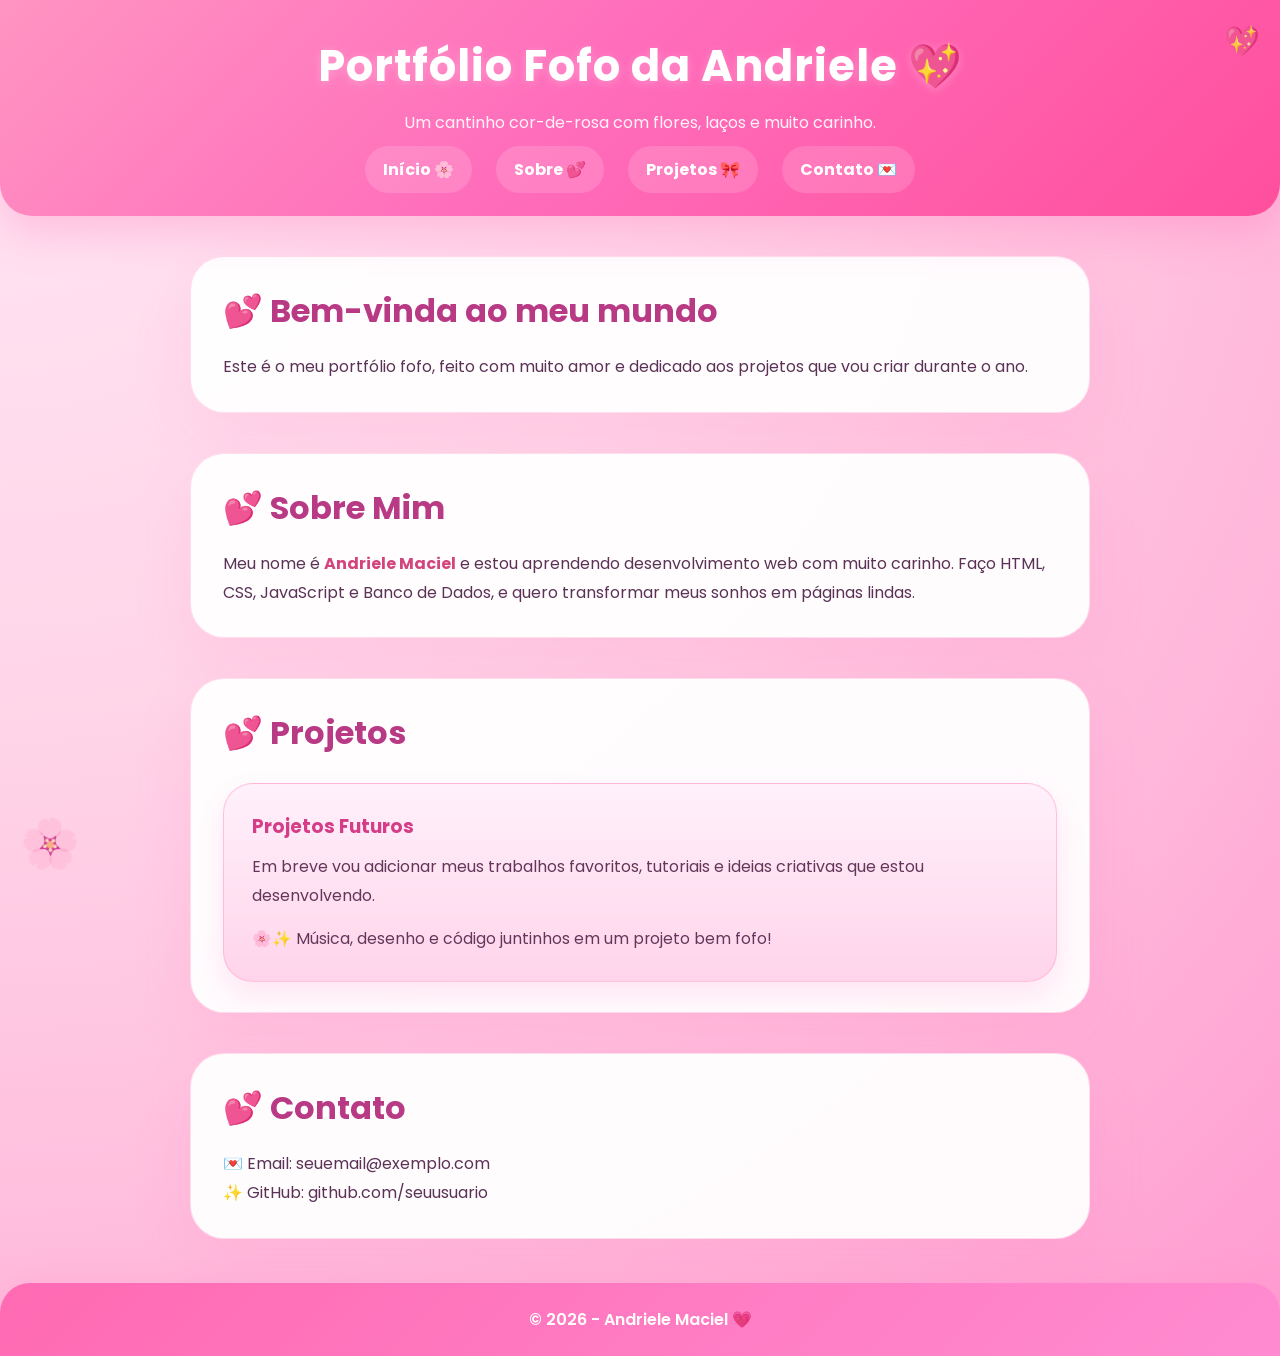
==== index.html @ dfb96407 "tafofo" ====
<!DOCTYPE html>
<html lang="pt-BR">
<head>
    <meta charset="UTF-8">
    <meta name="viewport" content="width=device-width, initial-scale=1.0">
    <title>Portfólio Fofo 💕 - Andriele Maciel</title>
    <link rel="stylesheet" href="style.css">
</head>
<body>

<header>
    <h1>Portfólio Fofo da Andriele 💖</h1>
    <p class="subtitle">Um cantinho cor-de-rosa com flores, laços e muito carinho.</p>

    <nav>
        <ul>
            <li><a href="#inicio">Início 🌸</a></li>
            <li><a href="#sobre">Sobre 💕</a></li>
            <li><a href="#projetos">Projetos 🎀</a></li>
            <li><a href="#contato">Contato 💌</a></li>
        </ul>
    </nav>
</header>

<section id="inicio">
    <h2>Bem-vinda ao meu mundo</h2>
    <p>Este é o meu portfólio fofo, feito com muito amor e dedicado aos projetos que vou criar durante o ano.</p>
</section>

<section id="sobre">
    <h2>Sobre Mim</h2>

    <p>
        Meu nome é <strong>Andriele Maciel</strong> e estou aprendendo desenvolvimento web com muito carinho.
        Faço HTML, CSS, JavaScript e Banco de Dados, e quero transformar meus sonhos em páginas lindas.
    </p>
</section>

<section id="projetos">
    <h2>Projetos</h2>

    <div class="card">
        <h3>Projetos Futuros</h3>
        <p>Em breve vou adicionar meus trabalhos favoritos, tutoriais e ideias criativas que estou desenvolvendo.</p>
        <p class="cute-note">🌸✨ Música, desenho e código juntinhos em um projeto bem fofo!</p>
    </div>
</section>

<section id="contato">
    <h2>Contato</h2>

    <p>💌 Email: seuemail@exemplo.com</p>
    <p>✨ GitHub: github.com/seuusuario</p>
</section>

<footer>
    <p>© 2026 - Andriele Maciel 💗</p>
</footer>

</body>
</html>
---- style.css ----
@import url('https://fonts.googleapis.com/css2?family=Poppins:wght@400;600;700&display=swap');

*{
    margin: 0;
    padding: 0;
    box-sizing: border-box;
    font-family: 'Poppins', Arial, Helvetica, sans-serif;
}

body{
    background: radial-gradient(circle at top left, #ffe7f4 0%, #ffd5e8 38%, #ffb6da 75%, #ff9ad0 100%);
    color: #4b2355;
    min-height: 100vh;
}

::selection{
    background: #ff9ed6;
    color: #fff;
}

body::before{
    content: '✨';
    position: fixed;
    top: 20px;
    right: 20px;
    font-size: 2rem;
    color: rgba(255, 255, 255, 0.85);
    z-index: -1;
}

body::after{
    content: '🌸';
    position: fixed;
    left: 20px;
    bottom: 20px;
    font-size: 3rem;
    color: rgba(255, 255, 255, 0.7);
    z-index: -1;
}

header{
    background: linear-gradient(135deg, #ff94c2 0%, #ff6dbb 45%, #ff4f9d 100%);
    color: #fff;
    padding: 34px 20px;
    text-align: center;
    border-radius: 0 0 32px 32px;
    box-shadow: 0 18px 40px rgba(255, 105, 180, 0.28);
    position: relative;
}

header::after{
    content: '💖';
    position: absolute;
    right: 20px;
    top: 20px;
    font-size: 1.8rem;
    opacity: 0.85;
}

.subtitle{
    margin-top: 12px;
    color: rgba(255, 255, 255, 0.92);
    font-size: 1rem;
}

section .cute-note{
    margin-top: 14px;
    font-size: 0.98rem;
    color: #a64585;
}

header h1{
    font-size: 2.7rem;
    letter-spacing: 1px;
    text-shadow: 0 2px 10px rgba(255, 255, 255, 0.25);
}

nav ul{
    list-style: none;
    margin-top: 22px;
    padding: 0;
}

nav ul li{
    display: inline-block;
    margin: 0 10px;
}

nav a{
    color: #fff;
    text-decoration: none;
    font-weight: 700;
    padding: 12px 18px;
    border-radius: 999px;
    background: rgba(255, 255, 255, 0.15);
    transition: background 0.25s ease, transform 0.25s ease;
}

nav a:hover{
    background: rgba(255, 255, 255, 0.35);
    transform: translateY(-3px);
}

section{
    max-width: 900px;
    margin: 40px auto;
    padding: 30px 32px;
    background: rgba(255, 255, 255, 0.95);
    border-radius: 34px;
    border: 1px solid rgba(255, 182, 215, 0.45);
    box-shadow: 0 24px 60px rgba(255, 105, 180, 0.12);
}

section h2{
    color: #b83984;
    margin-bottom: 18px;
    font-size: 2rem;
}

section h2::before{
    content: '💕 ';
}

section p{
    line-height: 1.8;
    color: #5b3256;
    font-size: 1rem;
}

strong{
    color: #d4447c;
}

.card{
    background: linear-gradient(180deg, #fff1fb 0%, #ffd4ea 100%);
    padding: 28px;
    border-radius: 30px;
    margin-top: 26px;
    border: 1px solid rgba(255, 165, 205, 0.6);
    box-shadow: 0 14px 28px rgba(255, 105, 180, 0.16);
}

.card h3{
    color: #d53d88;
    margin-bottom: 12px;
}

.card p{
    color: #64365b;
}

footer{
    background: linear-gradient(135deg, #ff6ab3 0%, #ff8bd0 100%);
    color: #fff;
    text-align: center;
    padding: 24px 20px;
    margin-top: 44px;
    border-radius: 30px 30px 0 0;
    box-shadow: 0 -5px 30px rgba(255, 136, 197, 0.22);
}

footer p{
    margin: 0;
    font-weight: 600;
}
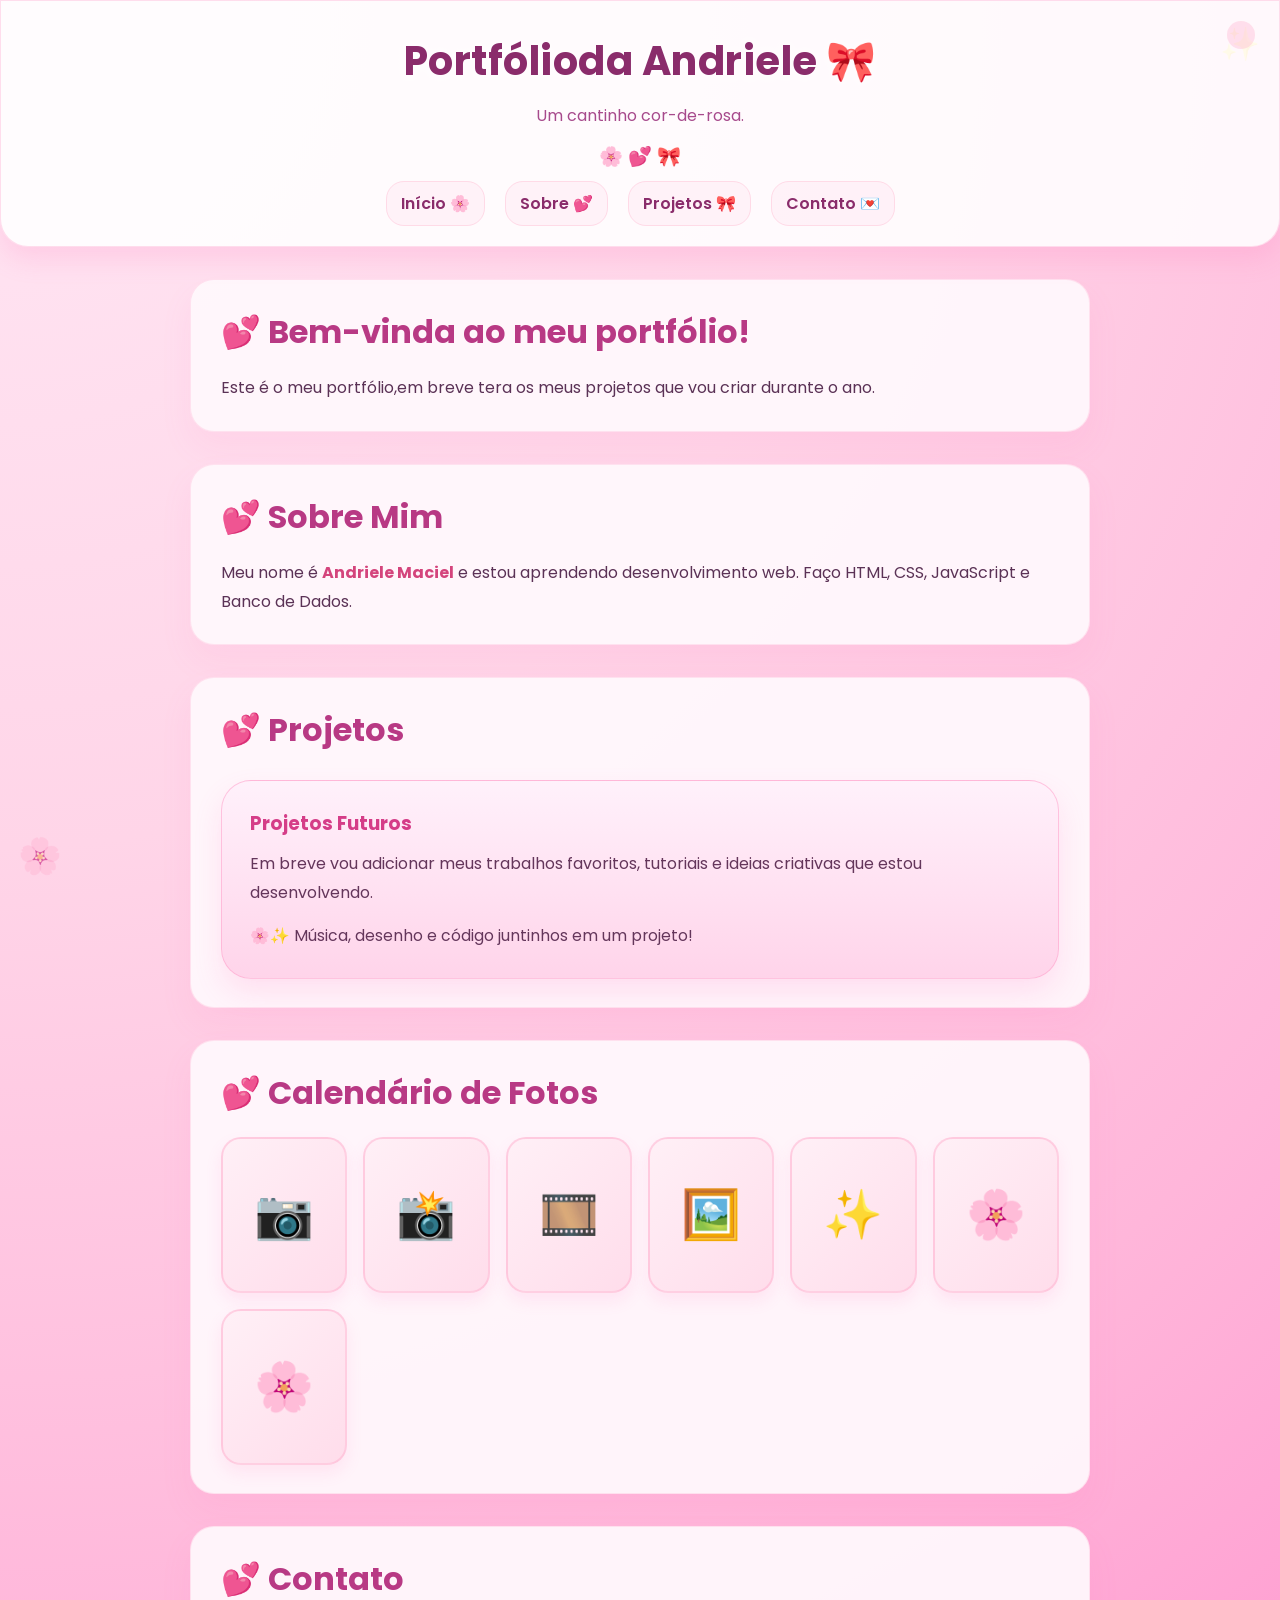
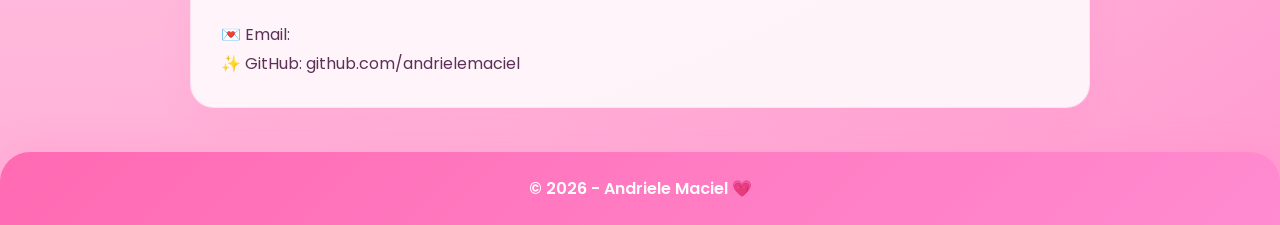
==== commit 34954084: "fotoooo" ====
--- a/index.html
+++ b/index.html
@@ -3,14 +3,15 @@
 <head>
     <meta charset="UTF-8">
     <meta name="viewport" content="width=device-width, initial-scale=1.0">
-    <title>Portfólio Fofo 💕 - Andriele Maciel</title>
+    <title>Portfólio💕- Andriele Maciel</title>
     <link rel="stylesheet" href="style.css">
 </head>
 <body>
 
 <header>
-    <h1>Portfólio Fofo da Andriele 💖</h1>
-    <p class="subtitle">Um cantinho cor-de-rosa com flores, laços e muito carinho.</p>
+    <h1>Portfólioda Andriele 🎀</h1>
+    <p class="subtitle">Um cantinho cor-de-rosa.</p>
+    <div class="header-decor">🌸 💕 🎀</div>
 
     <nav>
         <ul>
@@ -23,16 +24,16 @@
 </header>
 
 <section id="inicio">
-    <h2>Bem-vinda ao meu mundo</h2>
-    <p>Este é o meu portfólio fofo, feito com muito amor e dedicado aos projetos que vou criar durante o ano.</p>
+    <h2>Bem-vinda ao meu portfólio!</h2>
+    <p>Este é o meu portfólio,em breve tera os meus projetos que vou criar durante o ano.</p>
 </section>
 
 <section id="sobre">
     <h2>Sobre Mim</h2>
 
     <p>
-        Meu nome é <strong>Andriele Maciel</strong> e estou aprendendo desenvolvimento web com muito carinho.
-        Faço HTML, CSS, JavaScript e Banco de Dados, e quero transformar meus sonhos em páginas lindas.
+        Meu nome é <strong>Andriele Maciel</strong> e estou aprendendo desenvolvimento web.
+        Faço HTML, CSS, JavaScript e Banco de Dados.
     </p>
 </section>
 
@@ -42,15 +43,28 @@
     <div class="card">
         <h3>Projetos Futuros</h3>
         <p>Em breve vou adicionar meus trabalhos favoritos, tutoriais e ideias criativas que estou desenvolvendo.</p>
-        <p class="cute-note">🌸✨ Música, desenho e código juntinhos em um projeto bem fofo!</p>
+        <p class="cute-note">🌸✨ Música, desenho e código juntinhos em um projeto!</p>
+    </div>
+</section>
+
+<section id="fotos">
+    <h2>Calendário de Fotos</h2>
+    <div class="gallery">
+        <div class="photo-card">📷</div>
+        <div class="photo-card">📸</div>
+        <div class="photo-card">🎞️</div>
+        <div class="photo-card">🖼️</div>
+        <div class="photo-card">✨</div>
+        <div class="photo-card">🌸</div>
+        <div class="photo-card">🌸</div>
     </div>
 </section>
 
 <section id="contato">
     <h2>Contato</h2>
 
-    <p>💌 Email: seuemail@exemplo.com</p>
-    <p>✨ GitHub: github.com/seuusuario</p>
+    <p>💌 Email:</p>
+    <p>✨ GitHub: github.com/andrielemaciel</p>
 </section>
 
 <footer>
--- a/style.css
+++ b/style.css
@@ -31,36 +31,45 @@
 body::after{
     content: '🌸';
     position: fixed;
-    left: 20px;
-    bottom: 20px;
-    font-size: 3rem;
-    color: rgba(255, 255, 255, 0.7);
+    left: 18px;
+    bottom: 18px;
+    font-size: 2.2rem;
+    color: rgba(255, 186, 212, 0.6);
     z-index: -1;
 }
 
 header{
-    background: linear-gradient(135deg, #ff94c2 0%, #ff6dbb 45%, #ff4f9d 100%);
-    color: #fff;
-    padding: 34px 20px;
+    background: rgba(255, 255, 255, 0.88);
+    color: #8a2c6b;
+    padding: 30px 20px;
     text-align: center;
-    border-radius: 0 0 32px 32px;
-    box-shadow: 0 18px 40px rgba(255, 105, 180, 0.28);
+    border-radius: 0 0 28px 28px;
+    box-shadow: 0 12px 26px rgba(255, 105, 180, 0.18);
     position: relative;
+    border: 1px solid rgba(255, 190, 220, 0.5);
 }
 
 header::after{
-    content: '💖';
+    content: '';
     position: absolute;
-    right: 20px;
+    right: 24px;
     top: 20px;
-    font-size: 1.8rem;
-    opacity: 0.85;
+    width: 28px;
+    height: 28px;
+    border-radius: 50%;
+    background: rgba(255, 145, 187, 0.25);
 }
 
 .subtitle{
     margin-top: 12px;
-    color: rgba(255, 255, 255, 0.92);
+    color: #a74a8c;
     font-size: 1rem;
+}
+
+.header-decor{
+    margin: 14px auto 0;
+    font-size: 1.2rem;
+    color: #d0428a;
 }
 
 section .cute-note{
@@ -70,45 +79,46 @@
 }
 
 header h1{
-    font-size: 2.7rem;
-    letter-spacing: 1px;
-    text-shadow: 0 2px 10px rgba(255, 255, 255, 0.25);
+    font-size: 2.5rem;
+    letter-spacing: 0.5px;
+    text-shadow: 0 1px 8px rgba(255, 255, 255, 0.85);
 }
 
 nav ul{
     list-style: none;
-    margin-top: 22px;
+    margin-top: 20px;
     padding: 0;
 }
 
 nav ul li{
     display: inline-block;
-    margin: 0 10px;
+    margin: 0 8px;
 }
 
 nav a{
-    color: #fff;
+    color: #8a2c6b;
     text-decoration: none;
-    font-weight: 700;
-    padding: 12px 18px;
-    border-radius: 999px;
-    background: rgba(255, 255, 255, 0.15);
-    transition: background 0.25s ease, transform 0.25s ease;
+    font-weight: 600;
+    padding: 10px 14px;
+    border-radius: 18px;
+    background: rgba(255, 240, 247, 0.85);
+    border: 1px solid rgba(255, 182, 205, 0.4);
+    transition: background 0.25s ease, transform 0.15s ease;
 }
 
 nav a:hover{
-    background: rgba(255, 255, 255, 0.35);
-    transform: translateY(-3px);
+    background: rgba(255, 223, 236, 0.9);
+    transform: translateY(-1px);
 }
 
 section{
     max-width: 900px;
-    margin: 40px auto;
-    padding: 30px 32px;
-    background: rgba(255, 255, 255, 0.95);
-    border-radius: 34px;
-    border: 1px solid rgba(255, 182, 215, 0.45);
-    box-shadow: 0 24px 60px rgba(255, 105, 180, 0.12);
+    margin: 32px auto;
+    padding: 28px 30px;
+    background: rgba(255, 248, 252, 0.94);
+    border-radius: 24px;
+    border: 1px solid rgba(255, 204, 226, 0.5);
+    box-shadow: 0 16px 32px rgba(255, 105, 180, 0.08);
 }
 
 section h2{
@@ -147,6 +157,30 @@
 
 .card p{
     color: #64365b;
+}
+
+.gallery{
+    display: grid;
+    grid-template-columns: repeat(auto-fit, minmax(120px, 1fr));
+    gap: 16px;
+    margin-top: 20px;
+}
+
+.photo-card{
+    background: linear-gradient(135deg, rgba(255, 240, 247, 0.95) 0%, rgba(255, 220, 235, 0.95) 100%);
+    border: 2px solid rgba(255, 175, 205, 0.5);
+    border-radius: 20px;
+    padding: 40px 20px;
+    text-align: center;
+    font-size: 3rem;
+    box-shadow: 0 8px 16px rgba(255, 105, 180, 0.12);
+    transition: transform 0.25s ease, box-shadow 0.25s ease;
+    cursor: pointer;
+}
+
+.photo-card:hover{
+    transform: translateY(-6px);
+    box-shadow: 0 14px 24px rgba(255, 105, 180, 0.2);
 }
 
 footer{
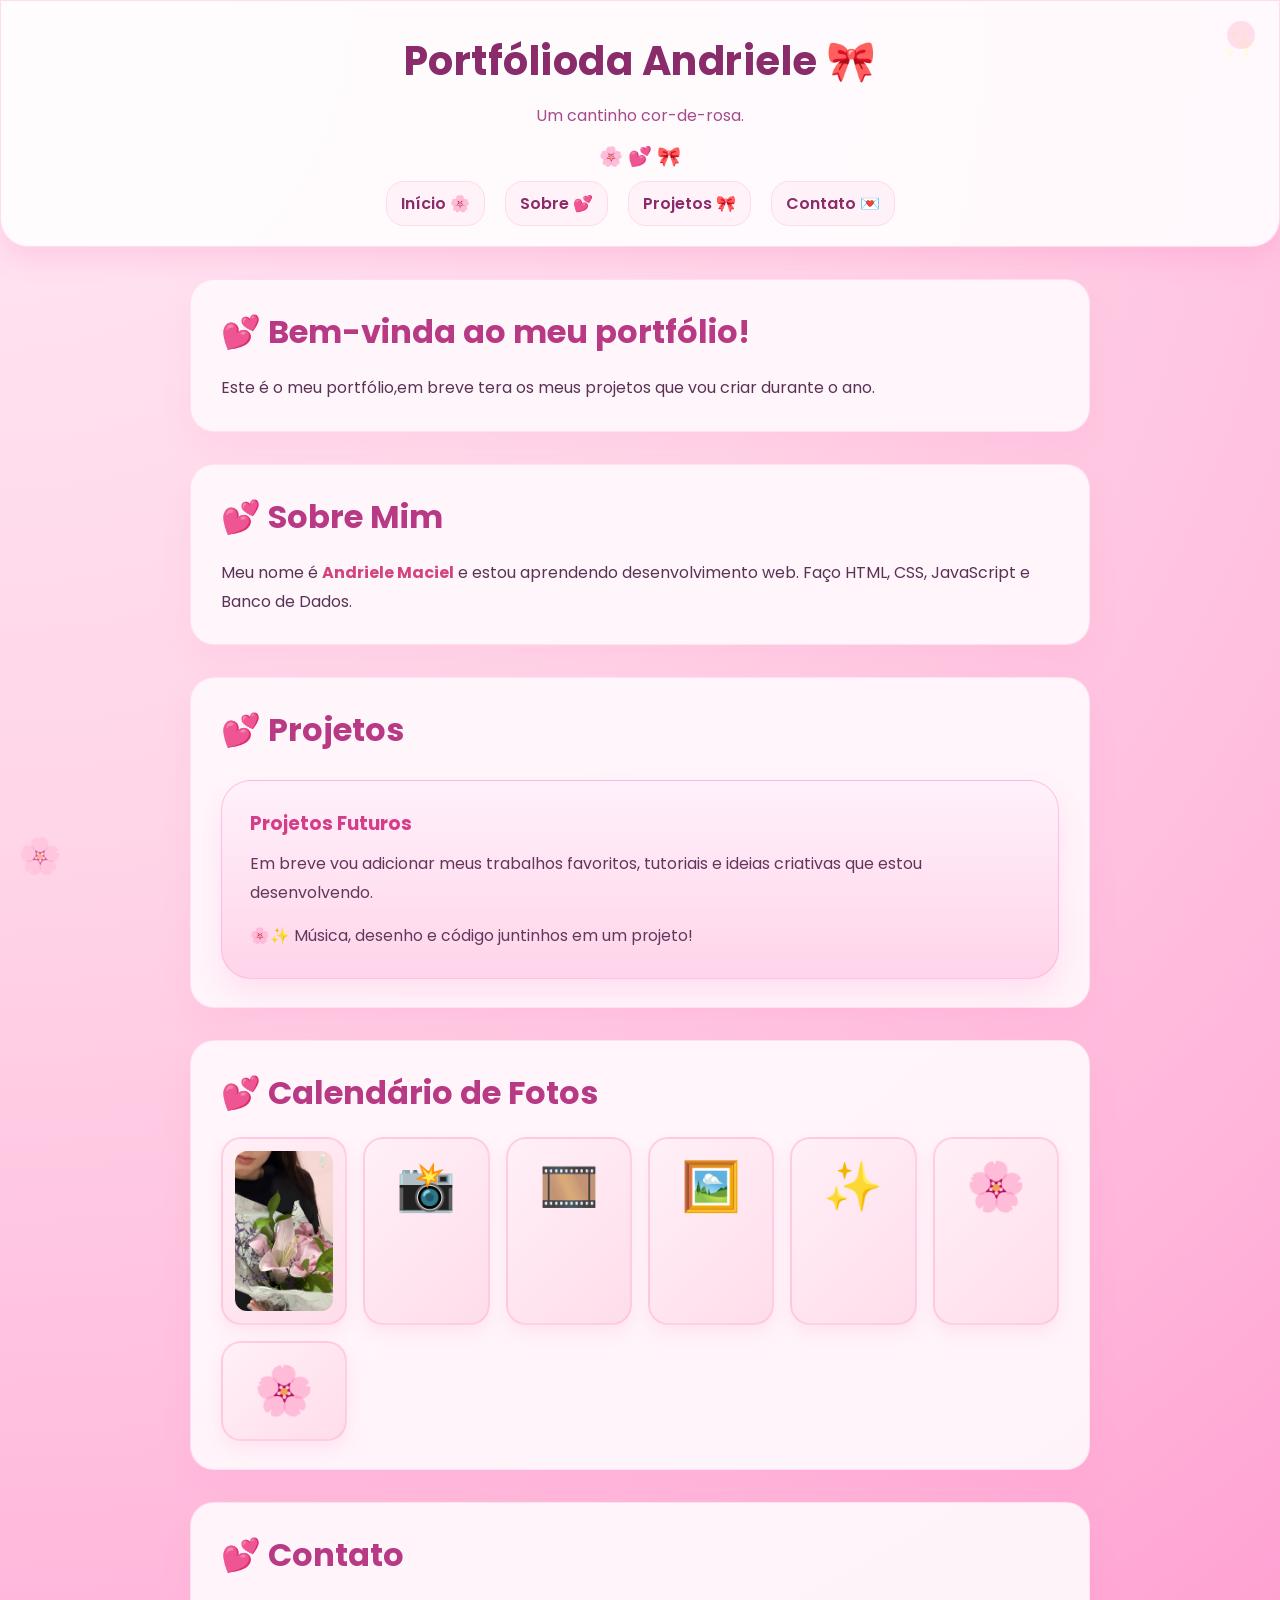
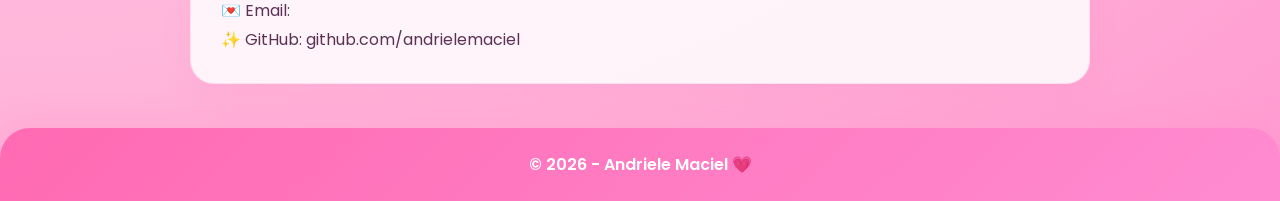
==== commit 8575f90a: "fotoooo" ====
--- a/index.html
+++ b/index.html
@@ -50,7 +50,7 @@
 <section id="fotos">
     <h2>Calendário de Fotos</h2>
     <div class="gallery">
-        <div class="photo-card">📷</div>
+        <div class="photo-card"><img src="flor.png" alt="Flor"></div>
         <div class="photo-card">📸</div>
         <div class="photo-card">🎞️</div>
         <div class="photo-card">🖼️</div>
--- a/style.css
+++ b/style.css
@@ -170,17 +170,27 @@
     background: linear-gradient(135deg, rgba(255, 240, 247, 0.95) 0%, rgba(255, 220, 235, 0.95) 100%);
     border: 2px solid rgba(255, 175, 205, 0.5);
     border-radius: 20px;
-    padding: 40px 20px;
+    padding: 12px 12px;
     text-align: center;
     font-size: 3rem;
     box-shadow: 0 8px 16px rgba(255, 105, 180, 0.12);
     transition: transform 0.25s ease, box-shadow 0.25s ease;
     cursor: pointer;
+    overflow: hidden;
 }
 
 .photo-card:hover{
     transform: translateY(-6px);
     box-shadow: 0 14px 24px rgba(255, 105, 180, 0.2);
+}
+
+.photo-card img{
+    display: block;
+    width: 100%;
+    height: 160px;
+    object-fit: cover;
+    border-radius: 12px;
+    margin: 0 auto;
 }
 
 footer{
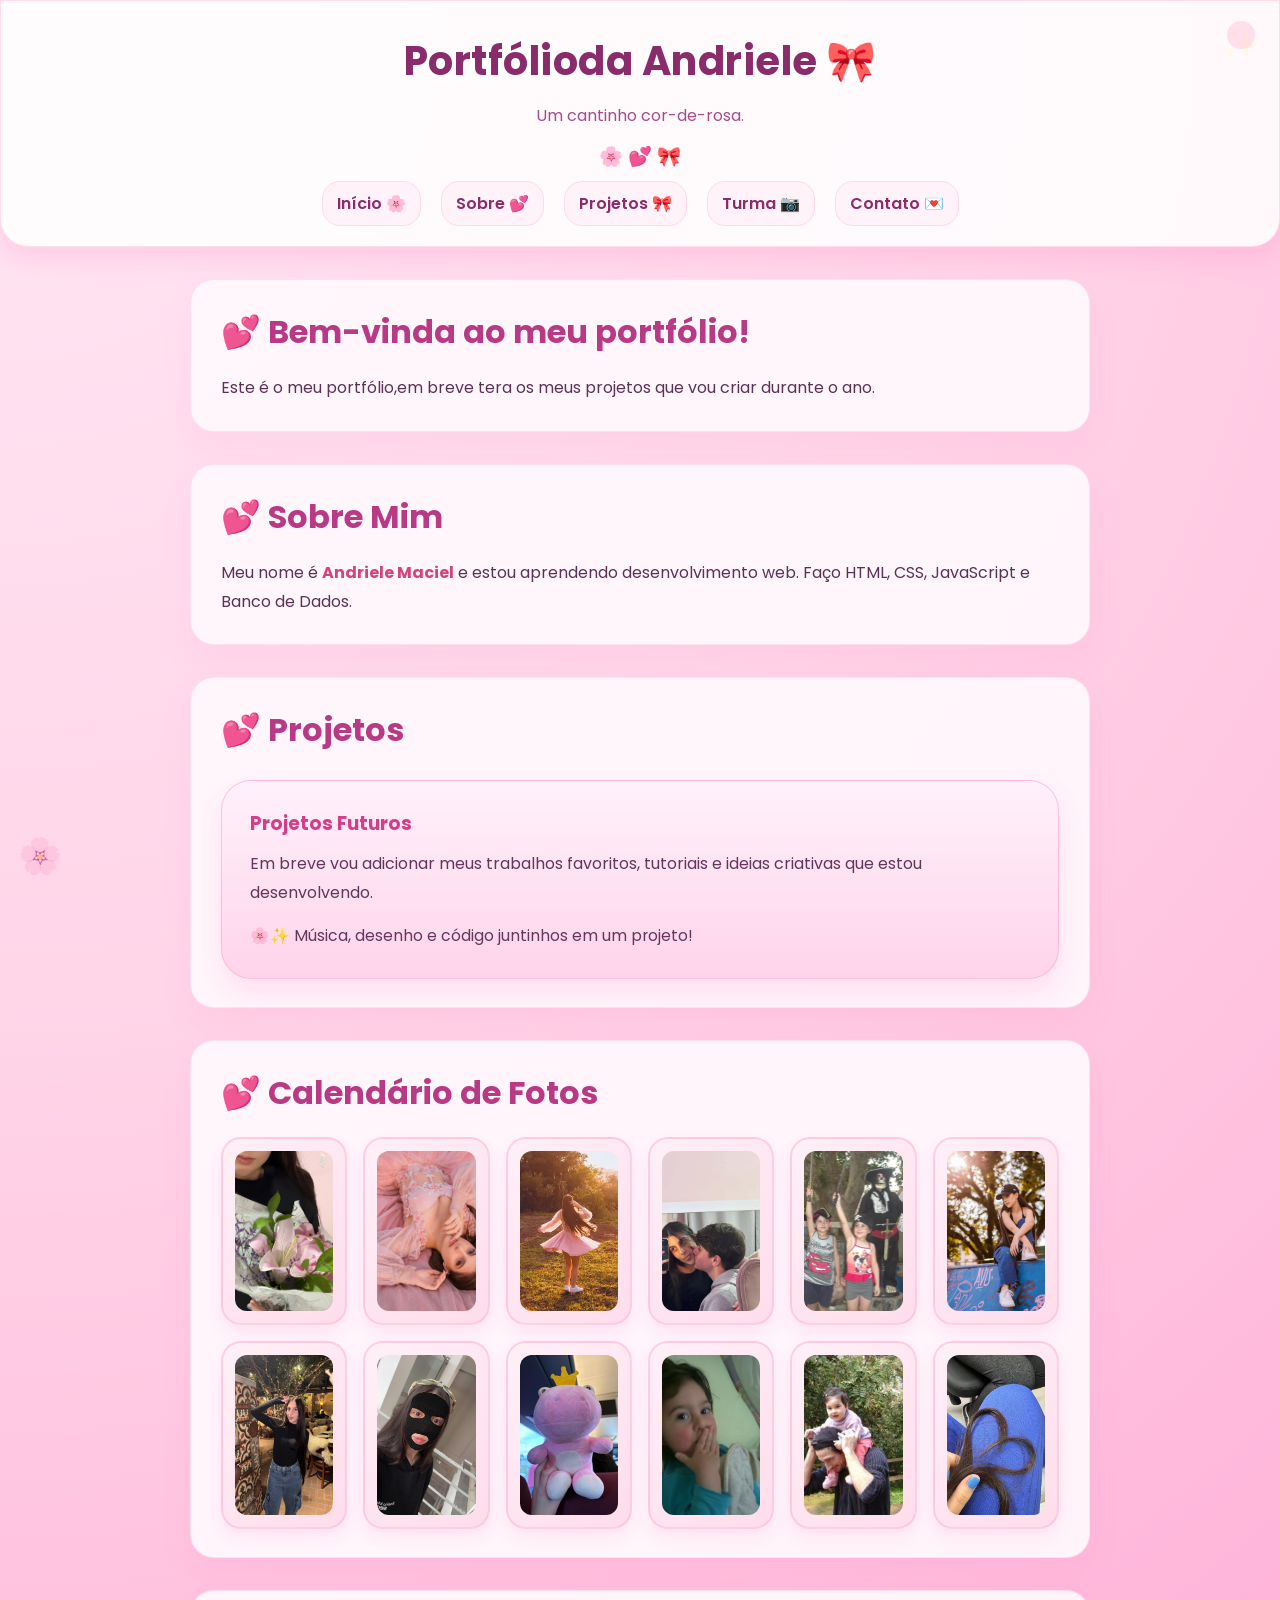
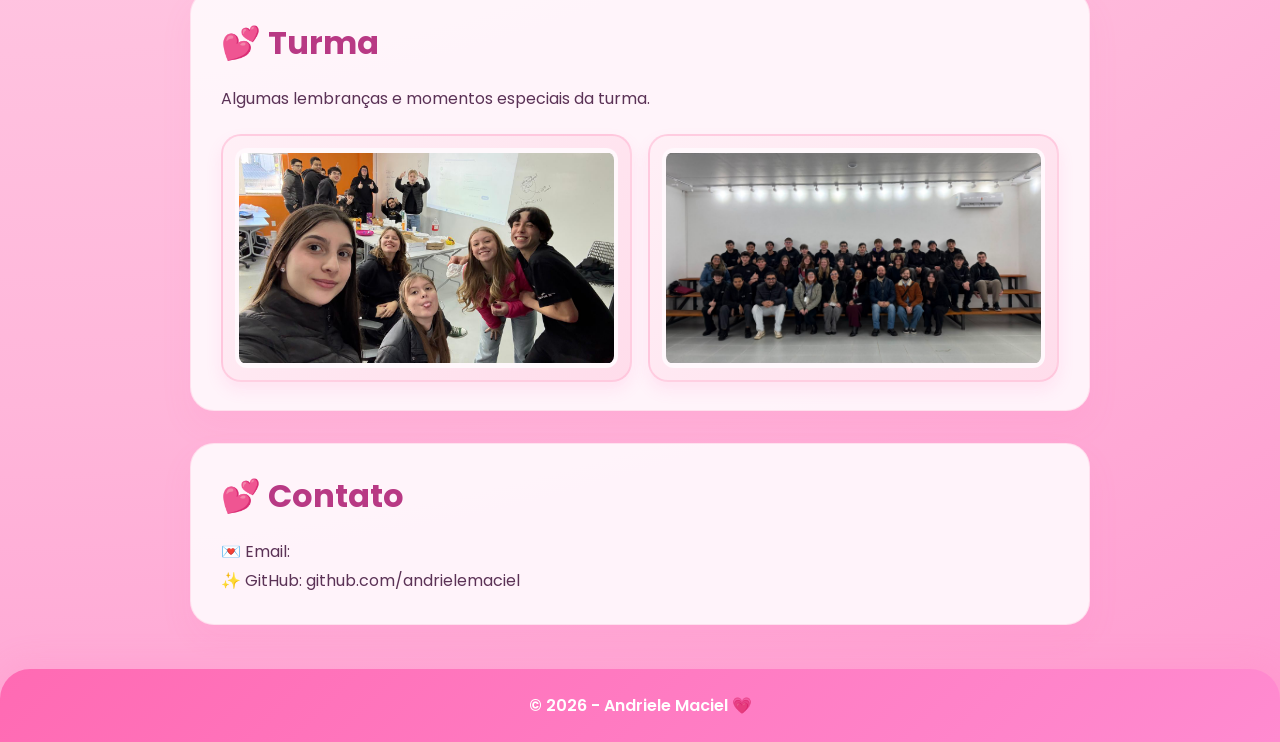
==== commit dfae8e6f: "acho q pronto" ====
--- a/index.html
+++ b/index.html
@@ -18,6 +18,7 @@
             <li><a href="#inicio">Início 🌸</a></li>
             <li><a href="#sobre">Sobre 💕</a></li>
             <li><a href="#projetos">Projetos 🎀</a></li>
+            <li><a href="#turma">Turma 📷</a></li>
             <li><a href="#contato">Contato 💌</a></li>
         </ul>
     </nav>
@@ -51,12 +52,28 @@
     <h2>Calendário de Fotos</h2>
     <div class="gallery">
         <div class="photo-card"><img src="flor.png" alt="Flor"></div>
-        <div class="photo-card">📸</div>
-        <div class="photo-card">🎞️</div>
-        <div class="photo-card">🖼️</div>
-        <div class="photo-card">✨</div>
-        <div class="photo-card">🌸</div>
-        <div class="photo-card">🌸</div>
+        <div class="photo-card"><img src="15.png" alt="15"></div>
+        <div class="photo-card"><img src="foiii.png" alt="imagem2"></div>
+        <div class="photo-card"><img src="imagem1.png" alt="Imagem1"></div>
+        <div class="photo-card"><img src="1.png" alt="1"></div>
+        <div class="photo-card"><img src="2.png" alt="2"></div>
+        <div class="photo-card"><img src="3.png" alt="3"></div>
+        <div class="photo-card"><img src="4.png" alt="4"></div>
+        <div class="photo-card"><img src="5.png" alt="5"></div>
+        <div class="photo-card"><img src="6.png" alt="6"></div>
+        <div class="photo-card"><img src="7.png" alt="7"></div>
+        <div class="photo-card"><img src="9.png" alt="9"></div>
+    </div>
+</section>
+
+<section id="turma">
+    <h2>Turma</h2>
+    <p>Algumas lembranças e momentos especiais da turma.</p>
+
+    <div class="gallery">
+        <div class="photo-card"><img src="8.png" alt="8"></div>
+        <div class="photo-card"><img src="10.png" alt="10"></div>
+
     </div>
 </section>
 
--- a/style.css
+++ b/style.css
@@ -135,6 +135,17 @@
     line-height: 1.8;
     color: #5b3256;
     font-size: 1rem;
+}
+
+#turma .gallery{
+    grid-template-columns: repeat(auto-fit, minmax(180px, 1fr));
+}
+
+#turma .photo-card img{
+    height: 220px;
+    object-fit: contain;
+    background: #fff8fc;
+    padding: 4px;
 }
 
 strong{
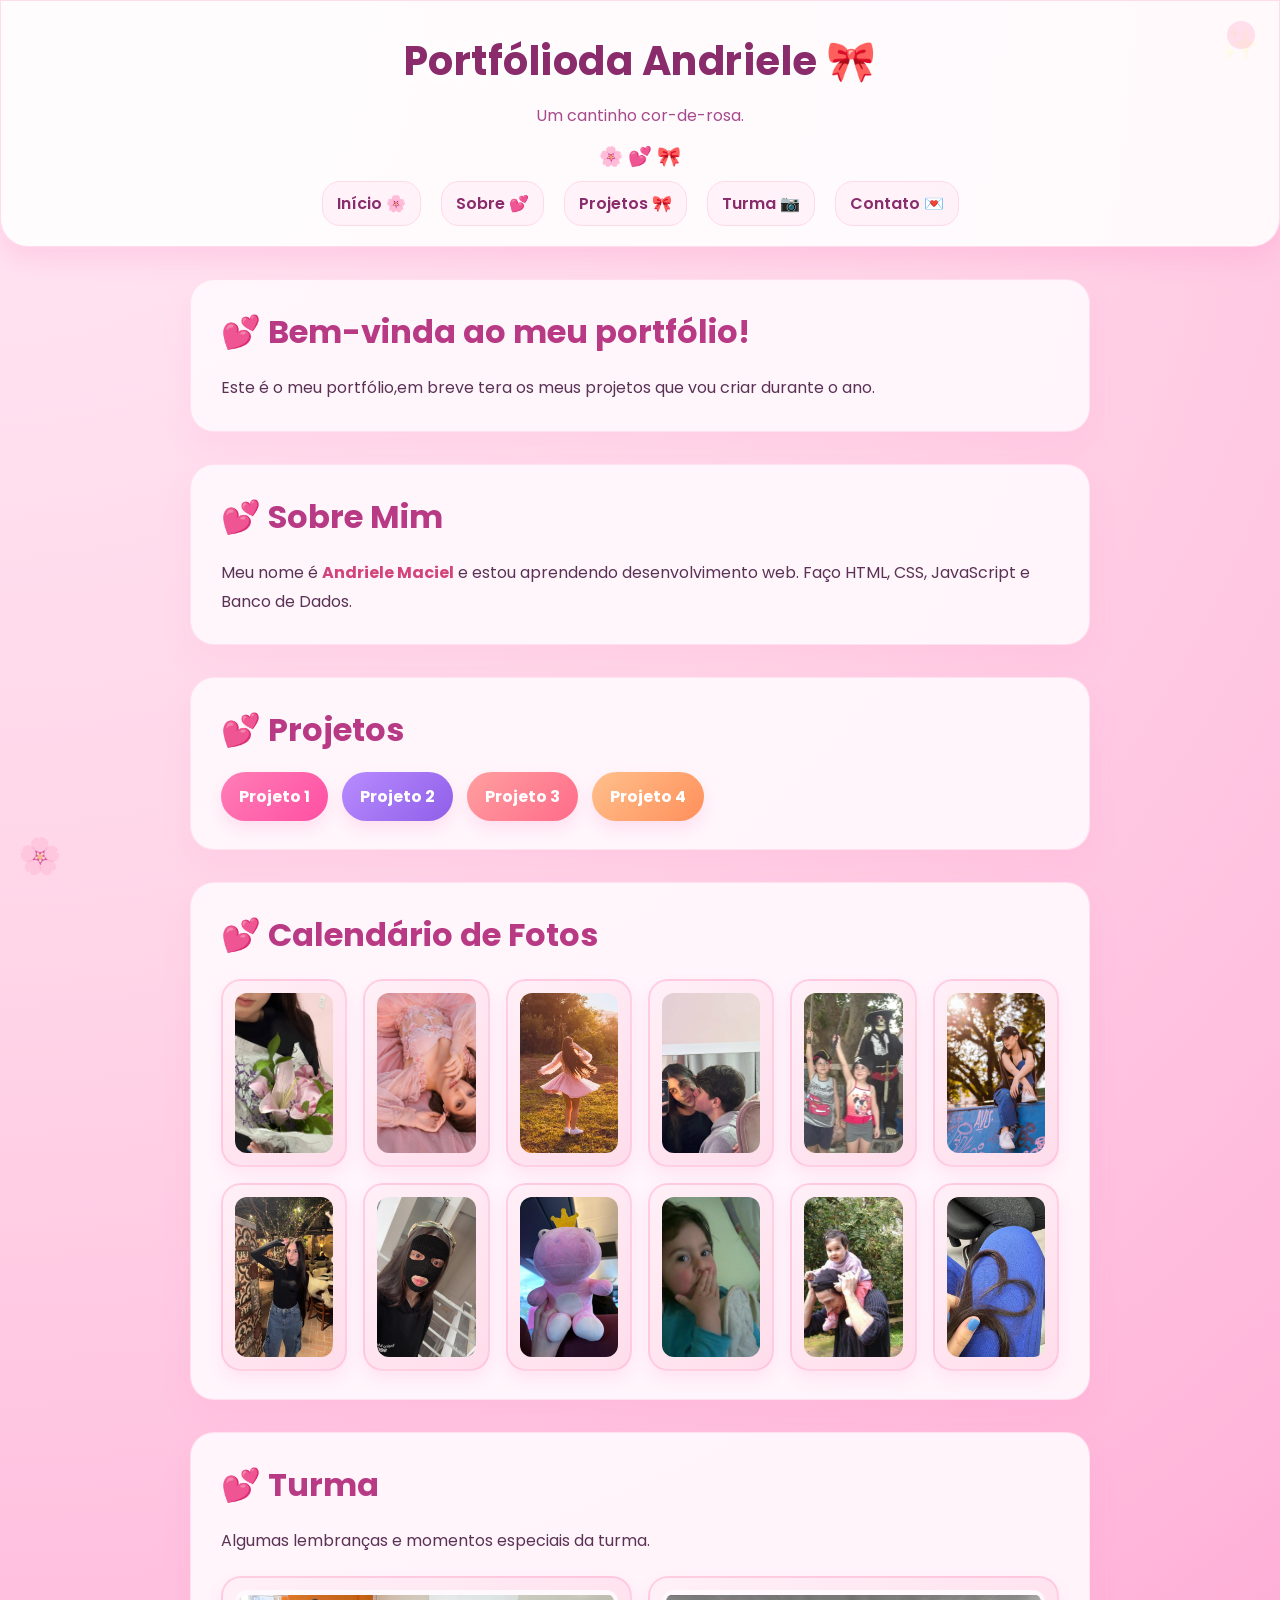
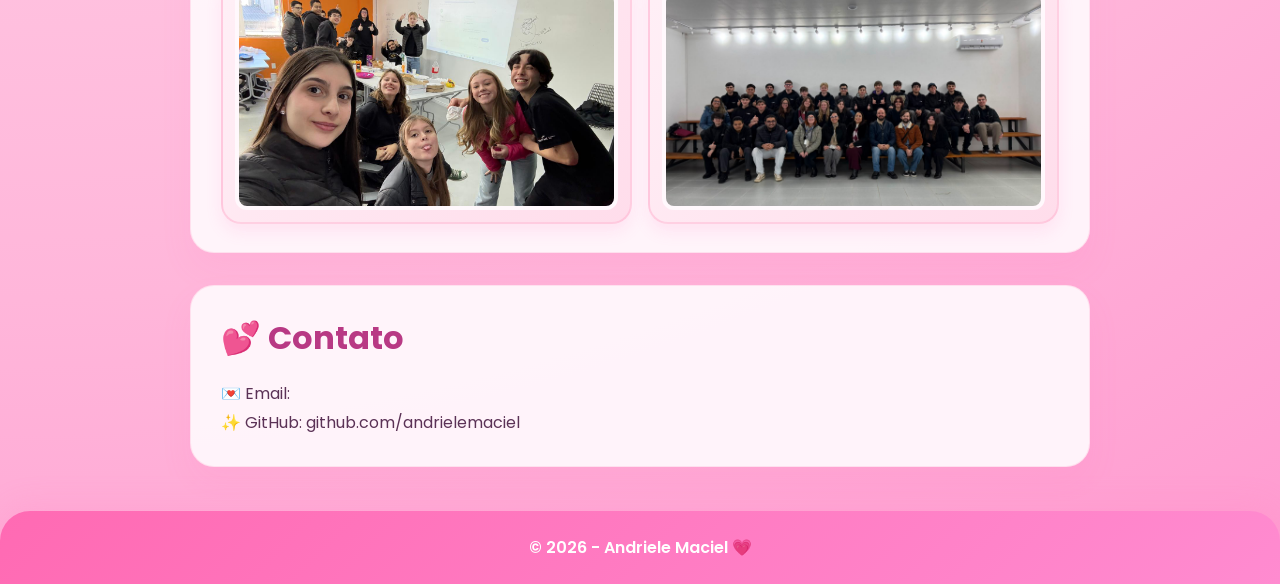
==== commit a1b213bb: "agora sim" ====
--- a/index.html
+++ b/index.html
@@ -41,10 +41,11 @@
 <section id="projetos">
     <h2>Projetos</h2>
 
-    <div class="card">
-        <h3>Projetos Futuros</h3>
-        <p>Em breve vou adicionar meus trabalhos favoritos, tutoriais e ideias criativas que estou desenvolvendo.</p>
-        <p class="cute-note">🌸✨ Música, desenho e código juntinhos em um projeto!</p>
+    <div class="project-buttons">
+        <a href="#" class="project-btn pink">Projeto 1</a>
+        <a href="#" class="project-btn lavender">Projeto 2</a>
+        <a href="#" class="project-btn rose">Projeto 3</a>
+        <a href="#" class="project-btn peach">Projeto 4</a>
     </div>
 </section>
 
--- a/style.css
+++ b/style.css
@@ -168,6 +168,45 @@
 
 .card p{
     color: #64365b;
+}
+
+.project-buttons{
+    display: flex;
+    flex-wrap: wrap;
+    gap: 14px;
+    margin-top: 18px;
+}
+
+.project-btn{
+    display: inline-block;
+    padding: 12px 18px;
+    border-radius: 999px;
+    text-decoration: none;
+    font-weight: 700;
+    color: #fff;
+    box-shadow: 0 8px 16px rgba(255, 105, 180, 0.16);
+    transition: transform 0.2s ease, box-shadow 0.2s ease;
+}
+
+.project-btn:hover{
+    transform: translateY(-2px);
+    box-shadow: 0 10px 18px rgba(255, 105, 180, 0.24);
+}
+
+.project-btn.pink{
+    background: linear-gradient(135deg, #ff7eb6, #ff4fa3);
+}
+
+.project-btn.lavender{
+    background: linear-gradient(135deg, #b88cff, #8f5fe8);
+}
+
+.project-btn.rose{
+    background: linear-gradient(135deg, #ff9f9f, #ff6b8a);
+}
+
+.project-btn.peach{
+    background: linear-gradient(135deg, #ffc08c, #ff8f5b);
 }
 
 .gallery{
